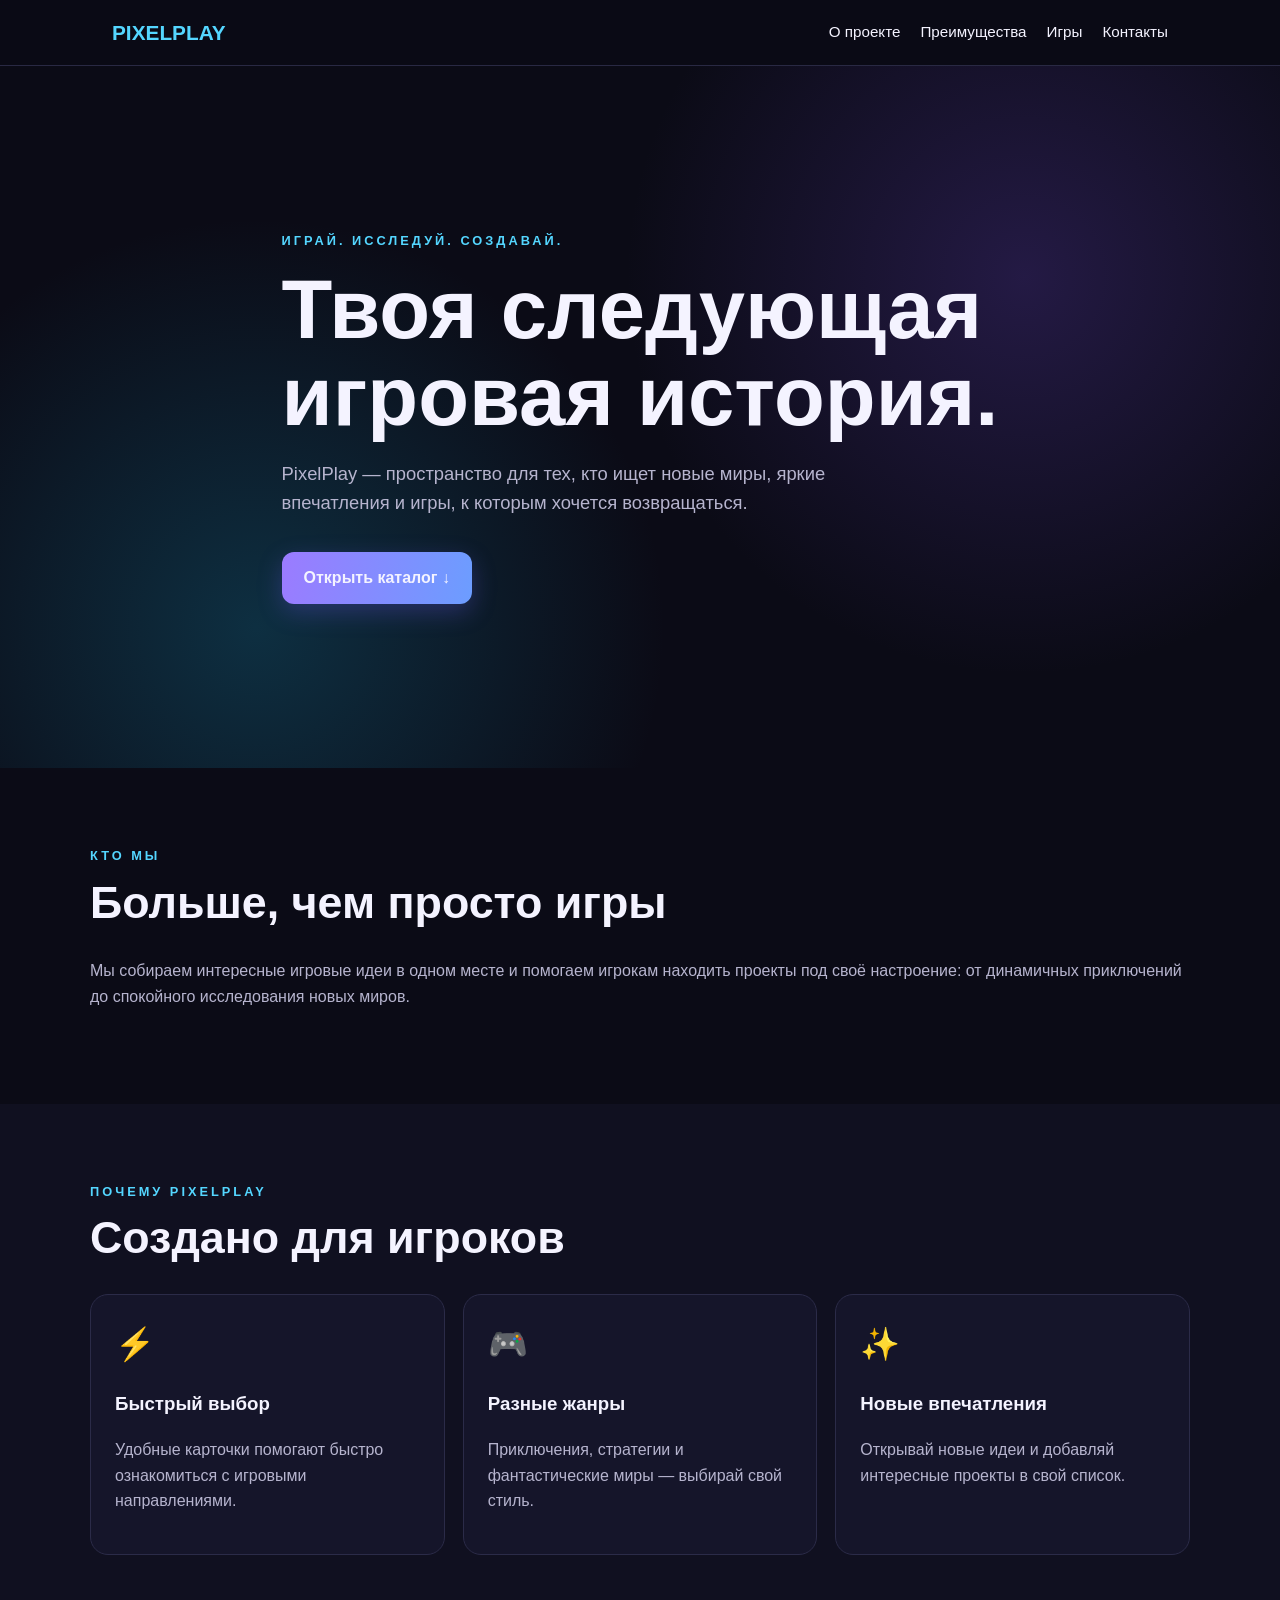
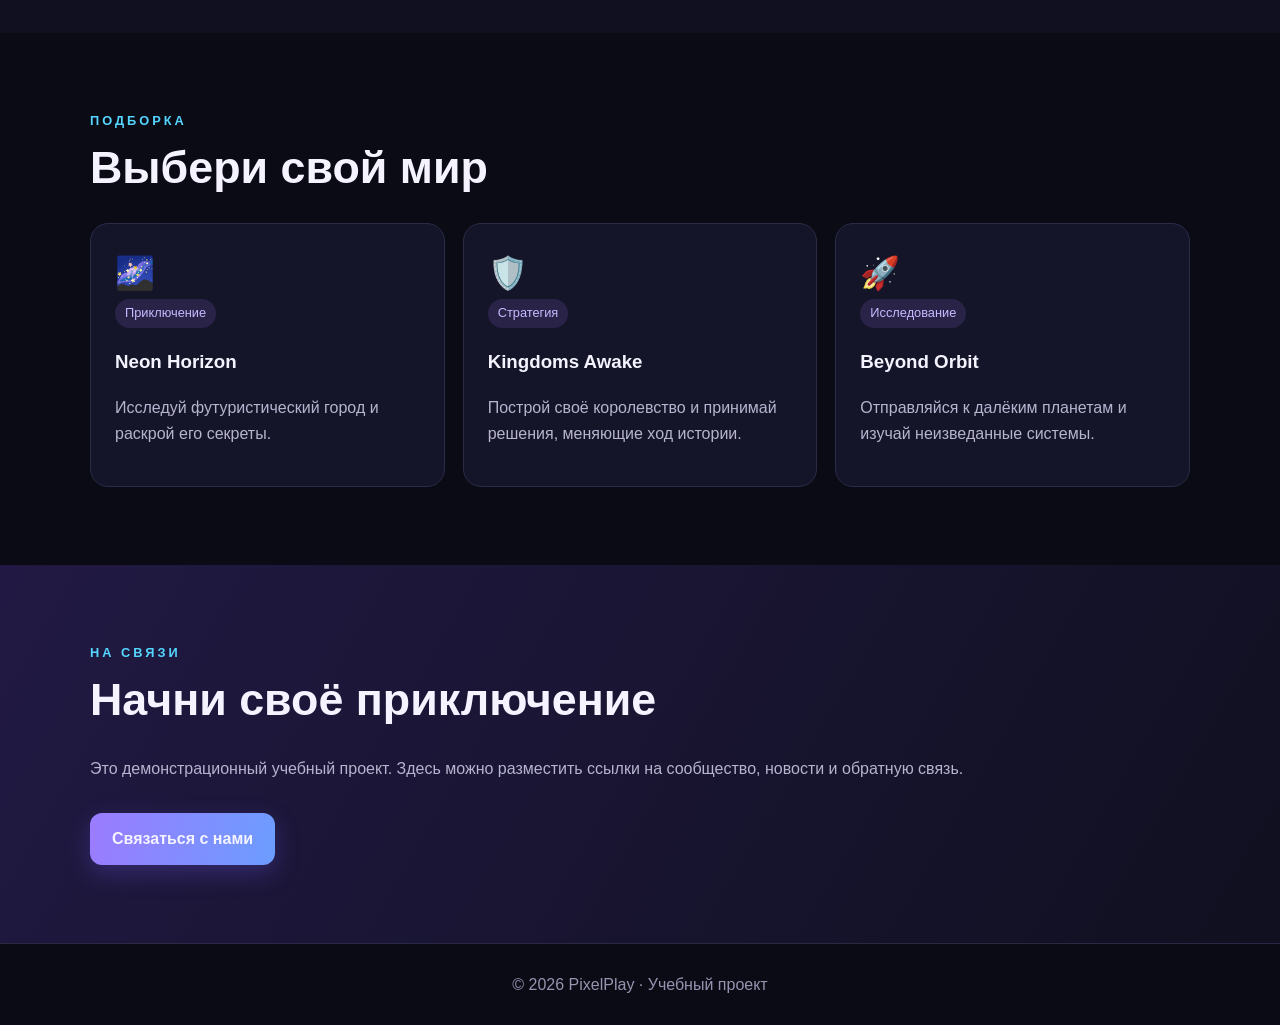
==== index_pixelplay.html @ 2cb16768 "Add files via upload" ====
<!DOCTYPE html>
<html lang="ru">
<head>
<meta charset="UTF-8">
<meta name="viewport" content="width=device-width, initial-scale=1.0">
<title>PixelPlay — игровое пространство</title>
<style>
:root{--bg:#0b0b16;--panel:#15152a;--text:#f4f3ff;--muted:#b6b4ce;--accent:#9b7bff;--accent2:#54d6ff}
*{box-sizing:border-box}html{scroll-behavior:smooth}body{margin:0;background:var(--bg);color:var(--text);font-family:Arial,sans-serif;line-height:1.6}
a{color:inherit;text-decoration:none}.nav{position:sticky;top:0;z-index:10;background:#0b0b16eF;backdrop-filter:blur(12px);border-bottom:1px solid #292943}
.nav-inner{max-width:1100px;margin:auto;padding:16px 22px;display:flex;justify-content:space-between;align-items:center;gap:18px}.logo{font-weight:800;font-size:1.3rem;color:var(--accent2)}.links{display:flex;gap:20px;flex-wrap:wrap;font-size:.95rem}.links a:hover{color:var(--accent2)}
section{padding:78px 22px}.wrap{max-width:1100px;margin:auto}.hero{min-height:78vh;display:flex;align-items:center;background:radial-gradient(circle at 80% 30%,#49308a66,transparent 35%),radial-gradient(circle at 20% 80%,#126b8960,transparent 35%)}
.kicker{color:var(--accent2);text-transform:uppercase;letter-spacing:3px;font-size:.8rem;font-weight:bold}h1{font-size:clamp(2.6rem,7vw,5.2rem);line-height:1.04;margin:16px 0}h2{font-size:clamp(1.8rem,4vw,2.8rem);margin:0 0 20px}p{color:var(--muted)}.hero p{max-width:650px;font-size:1.15rem}.btn{display:inline-block;margin-top:16px;padding:13px 22px;border-radius:12px;background:linear-gradient(100deg,var(--accent),#6c9dff);font-weight:bold;box-shadow:0 8px 25px #755cff44;transition:transform .2s,box-shadow .2s}.btn:hover{transform:translateY(-3px);box-shadow:0 12px 30px #755cff66}
.grid{display:grid;grid-template-columns:repeat(3,minmax(0,1fr));gap:18px}.card{background:var(--panel);border:1px solid #2b2b48;border-radius:18px;padding:24px;transition:transform .2s,border-color .2s}.card:hover{transform:translateY(-5px);border-color:var(--accent)}.emoji{font-size:2rem}.tag{display:inline-block;background:#292348;color:#c9baff;padding:4px 10px;border-radius:30px;font-size:.8rem}.features{background:#101020}.contact{background:linear-gradient(120deg,#211943,#101020)}footer{text-align:center;padding:28px;color:#9694b0;border-top:1px solid #292943}
@media(max-width:700px){.nav-inner{align-items:flex-start;flex-direction:column}.links{gap:12px}.grid{grid-template-columns:1fr}section{padding:58px 18px}.hero{min-height:70vh}}
</style>
</head>
<body>
<header class="nav"><div class="nav-inner"><a class="logo" href="#home">PIXELPLAY</a><nav class="links"><a href="#about">О проекте</a><a href="#features">Преимущества</a><a href="#games">Игры</a><a href="#contact">Контакты</a></nav></div></header>
<main>
<section class="hero" id="home"><div class="wrap"><div class="kicker">Играй. Исследуй. Создавай.</div><h1>Твоя следующая<br>игровая история.</h1><p>PixelPlay — пространство для тех, кто ищет новые миры, яркие впечатления и игры, к которым хочется возвращаться.</p><a class="btn" href="#games">Открыть каталог ↓</a></div></section>
<section id="about"><div class="wrap"><div class="kicker">Кто мы</div><h2>Больше, чем просто игры</h2><p>Мы собираем интересные игровые идеи в одном месте и помогаем игрокам находить проекты под своё настроение: от динамичных приключений до спокойного исследования новых миров.</p></div></section>
<section class="features" id="features"><div class="wrap"><div class="kicker">Почему PixelPlay</div><h2>Создано для игроков</h2><div class="grid"><article class="card"><div class="emoji">⚡</div><h3>Быстрый выбор</h3><p>Удобные карточки помогают быстро ознакомиться с игровыми направлениями.</p></article><article class="card"><div class="emoji">🎮</div><h3>Разные жанры</h3><p>Приключения, стратегии и фантастические миры — выбирай свой стиль.</p></article><article class="card"><div class="emoji">✨</div><h3>Новые впечатления</h3><p>Открывай новые идеи и добавляй интересные проекты в свой список.</p></article></div></div></section>
<section id="games"><div class="wrap"><div class="kicker">Подборка</div><h2>Выбери свой мир</h2><div class="grid"><article class="card"><div class="emoji">🌌</div><span class="tag">Приключение</span><h3>Neon Horizon</h3><p>Исследуй футуристический город и раскрой его секреты.</p></article><article class="card"><div class="emoji">🛡️</div><span class="tag">Стратегия</span><h3>Kingdoms Awake</h3><p>Построй своё королевство и принимай решения, меняющие ход истории.</p></article><article class="card"><div class="emoji">🚀</div><span class="tag">Исследование</span><h3>Beyond Orbit</h3><p>Отправляйся к далёким планетам и изучай неизведанные системы.</p></article></div></div></section>
<section class="contact" id="contact"><div class="wrap"><div class="kicker">На связи</div><h2>Начни своё приключение</h2><p>Это демонстрационный учебный проект. Здесь можно разместить ссылки на сообщество, новости и обратную связь.</p><a class="btn" href="mailto:hello@pixelplay.example">Связаться с нами</a></div></section>
</main><footer>© 2026 PixelPlay · Учебный проект</footer>
</body></html>
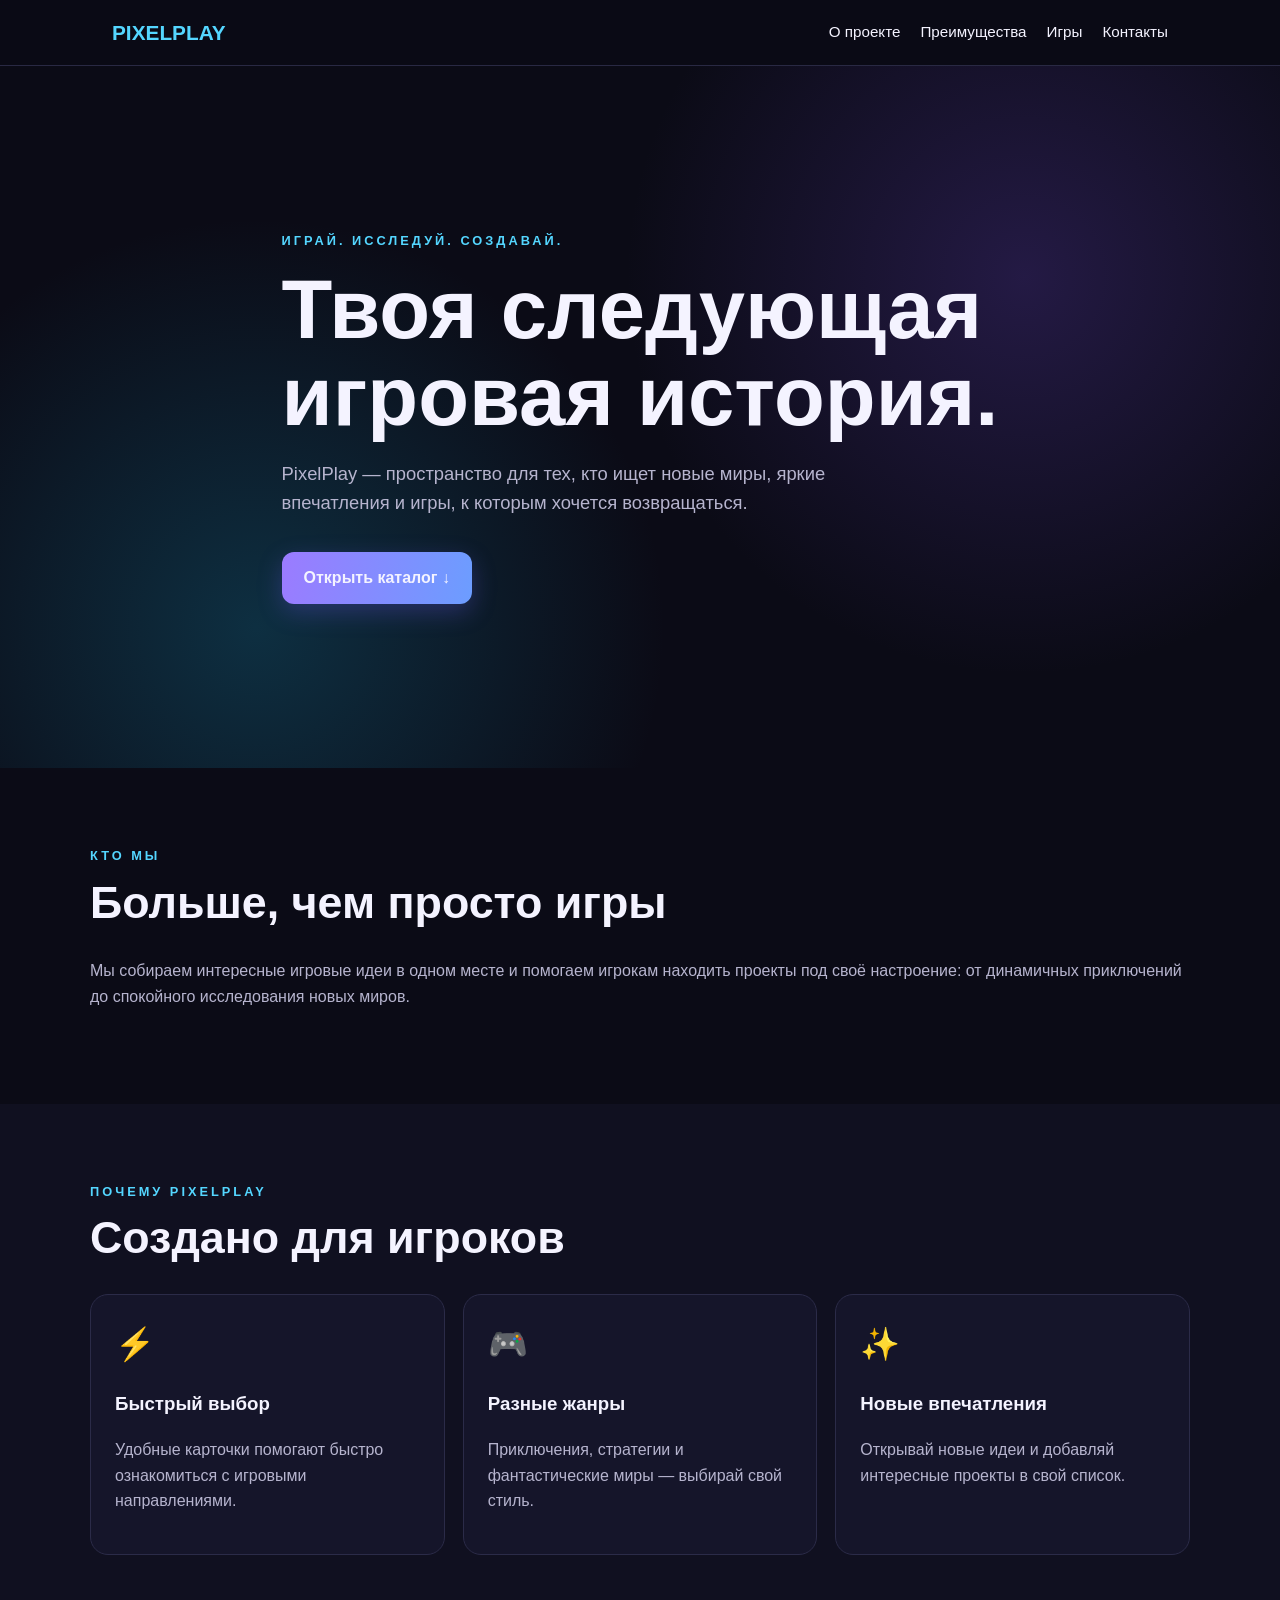
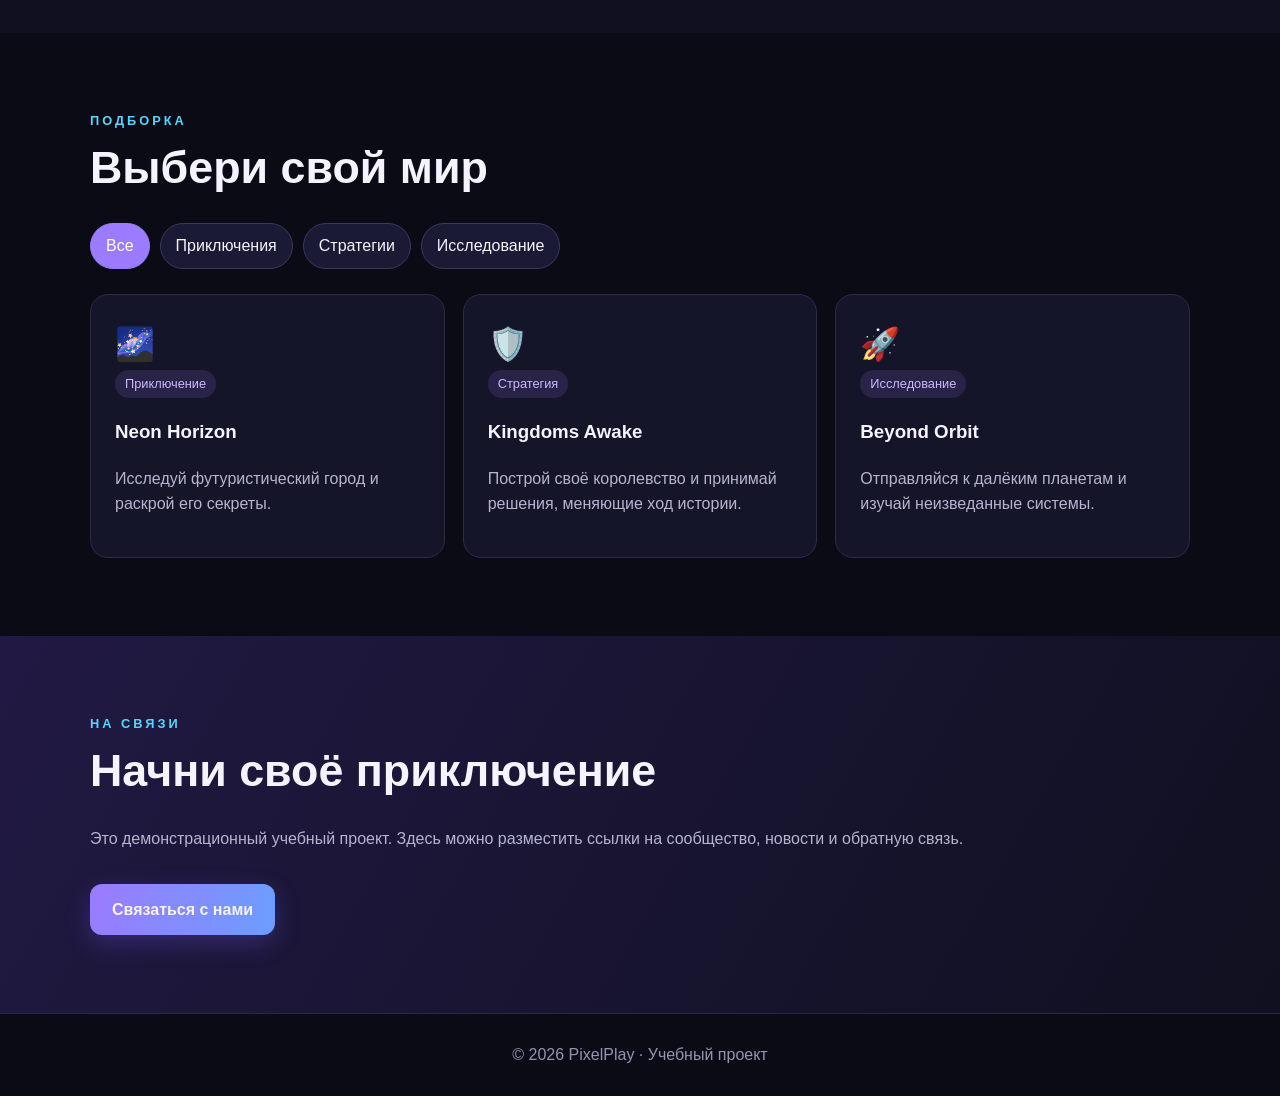
==== commit a77cd3a0: "Добавить фильтрацию каталога игр" ====
--- a/index_pixelplay.html
+++ b/index_pixelplay.html
@@ -11,7 +11,7 @@
 .nav-inner{max-width:1100px;margin:auto;padding:16px 22px;display:flex;justify-content:space-between;align-items:center;gap:18px}.logo{font-weight:800;font-size:1.3rem;color:var(--accent2)}.links{display:flex;gap:20px;flex-wrap:wrap;font-size:.95rem}.links a:hover{color:var(--accent2)}
 section{padding:78px 22px}.wrap{max-width:1100px;margin:auto}.hero{min-height:78vh;display:flex;align-items:center;background:radial-gradient(circle at 80% 30%,#49308a66,transparent 35%),radial-gradient(circle at 20% 80%,#126b8960,transparent 35%)}
 .kicker{color:var(--accent2);text-transform:uppercase;letter-spacing:3px;font-size:.8rem;font-weight:bold}h1{font-size:clamp(2.6rem,7vw,5.2rem);line-height:1.04;margin:16px 0}h2{font-size:clamp(1.8rem,4vw,2.8rem);margin:0 0 20px}p{color:var(--muted)}.hero p{max-width:650px;font-size:1.15rem}.btn{display:inline-block;margin-top:16px;padding:13px 22px;border-radius:12px;background:linear-gradient(100deg,var(--accent),#6c9dff);font-weight:bold;box-shadow:0 8px 25px #755cff44;transition:transform .2s,box-shadow .2s}.btn:hover{transform:translateY(-3px);box-shadow:0 12px 30px #755cff66}
-.grid{display:grid;grid-template-columns:repeat(3,minmax(0,1fr));gap:18px}.card{background:var(--panel);border:1px solid #2b2b48;border-radius:18px;padding:24px;transition:transform .2s,border-color .2s}.card:hover{transform:translateY(-5px);border-color:var(--accent)}.emoji{font-size:2rem}.tag{display:inline-block;background:#292348;color:#c9baff;padding:4px 10px;border-radius:30px;font-size:.8rem}.features{background:#101020}.contact{background:linear-gradient(120deg,#211943,#101020)}footer{text-align:center;padding:28px;color:#9694b0;border-top:1px solid #292943}
+.grid{display:grid;grid-template-columns:repeat(3,minmax(0,1fr));gap:18px}.card{background:var(--panel);border:1px solid #2b2b48;border-radius:18px;padding:24px;transition:transform .2s,border-color .2s}.card:hover{transform:translateY(-5px);border-color:var(--accent)}.emoji{font-size:2rem}.tag{display:inline-block;background:#292348;color:#c9baff;padding:4px 10px;border-radius:30px;font-size:.8rem}.filters{display:flex;gap:10px;flex-wrap:wrap;margin:0 0 25px}.filter{border:1px solid #3a3861;border-radius:999px;padding:9px 15px;background:#1b1a34;color:var(--text);cursor:pointer;font:inherit}.filter:hover,.filter.active{background:var(--accent);border-color:var(--accent);color:#fff}.card[hidden]{display:none}.empty{color:var(--muted);margin:14px 0 0}.features{background:#101020}.contact{background:linear-gradient(120deg,#211943,#101020)}footer{text-align:center;padding:28px;color:#9694b0;border-top:1px solid #292943}
 @media(max-width:700px){.nav-inner{align-items:flex-start;flex-direction:column}.links{gap:12px}.grid{grid-template-columns:1fr}section{padding:58px 18px}.hero{min-height:70vh}}
 </style>
 </head>
@@ -21,7 +21,24 @@
 <section class="hero" id="home"><div class="wrap"><div class="kicker">Играй. Исследуй. Создавай.</div><h1>Твоя следующая<br>игровая история.</h1><p>PixelPlay — пространство для тех, кто ищет новые миры, яркие впечатления и игры, к которым хочется возвращаться.</p><a class="btn" href="#games">Открыть каталог ↓</a></div></section>
 <section id="about"><div class="wrap"><div class="kicker">Кто мы</div><h2>Больше, чем просто игры</h2><p>Мы собираем интересные игровые идеи в одном месте и помогаем игрокам находить проекты под своё настроение: от динамичных приключений до спокойного исследования новых миров.</p></div></section>
 <section class="features" id="features"><div class="wrap"><div class="kicker">Почему PixelPlay</div><h2>Создано для игроков</h2><div class="grid"><article class="card"><div class="emoji">⚡</div><h3>Быстрый выбор</h3><p>Удобные карточки помогают быстро ознакомиться с игровыми направлениями.</p></article><article class="card"><div class="emoji">🎮</div><h3>Разные жанры</h3><p>Приключения, стратегии и фантастические миры — выбирай свой стиль.</p></article><article class="card"><div class="emoji">✨</div><h3>Новые впечатления</h3><p>Открывай новые идеи и добавляй интересные проекты в свой список.</p></article></div></div></section>
-<section id="games"><div class="wrap"><div class="kicker">Подборка</div><h2>Выбери свой мир</h2><div class="grid"><article class="card"><div class="emoji">🌌</div><span class="tag">Приключение</span><h3>Neon Horizon</h3><p>Исследуй футуристический город и раскрой его секреты.</p></article><article class="card"><div class="emoji">🛡️</div><span class="tag">Стратегия</span><h3>Kingdoms Awake</h3><p>Построй своё королевство и принимай решения, меняющие ход истории.</p></article><article class="card"><div class="emoji">🚀</div><span class="tag">Исследование</span><h3>Beyond Orbit</h3><p>Отправляйся к далёким планетам и изучай неизведанные системы.</p></article></div></div></section>
+<section id="games"><div class="wrap"><div class="kicker">Подборка</div><h2>Выбери свой мир</h2><div class="filters" aria-label="Фильтр игр"><button class="filter active" data-filter="all">Все</button><button class="filter" data-filter="adventure">Приключения</button><button class="filter" data-filter="strategy">Стратегии</button><button class="filter" data-filter="exploration">Исследование</button></div><div class="grid" id="game-grid"><article class="card" data-genre="adventure"><div class="emoji">🌌</div><span class="tag">Приключение</span><h3>Neon Horizon</h3><p>Исследуй футуристический город и раскрой его секреты.</p></article><article class="card" data-genre="strategy"><div class="emoji">🛡️</div><span class="tag">Стратегия</span><h3>Kingdoms Awake</h3><p>Построй своё королевство и принимай решения, меняющие ход истории.</p></article><article class="card" data-genre="exploration"><div class="emoji">🚀</div><span class="tag">Исследование</span><h3>Beyond Orbit</h3><p>Отправляйся к далёким планетам и изучай неизведанные системы.</p></article></div><p class="empty" id="empty" hidden>В этой категории пока нет игр.</p></div></section>
 <section class="contact" id="contact"><div class="wrap"><div class="kicker">На связи</div><h2>Начни своё приключение</h2><p>Это демонстрационный учебный проект. Здесь можно разместить ссылки на сообщество, новости и обратную связь.</p><a class="btn" href="mailto:hello@pixelplay.example">Связаться с нами</a></div></section>
 </main><footer>© 2026 PixelPlay · Учебный проект</footer>
-</body></html>+<script>
+const filters = document.querySelectorAll('.filter');
+const games = document.querySelectorAll('#game-grid .card');
+const empty = document.querySelector('#empty');
+filters.forEach((button) => button.addEventListener('click', () => {
+  const selected = button.dataset.filter;
+  let visible = 0;
+  filters.forEach((item) => item.classList.toggle('active', item === button));
+  games.forEach((game) => {
+    const show = selected === 'all' || game.dataset.genre === selected;
+    game.hidden = !show;
+    if (show) visible += 1;
+  });
+  empty.hidden = visible > 0;
+}));
+</script>
+</body></html>
+
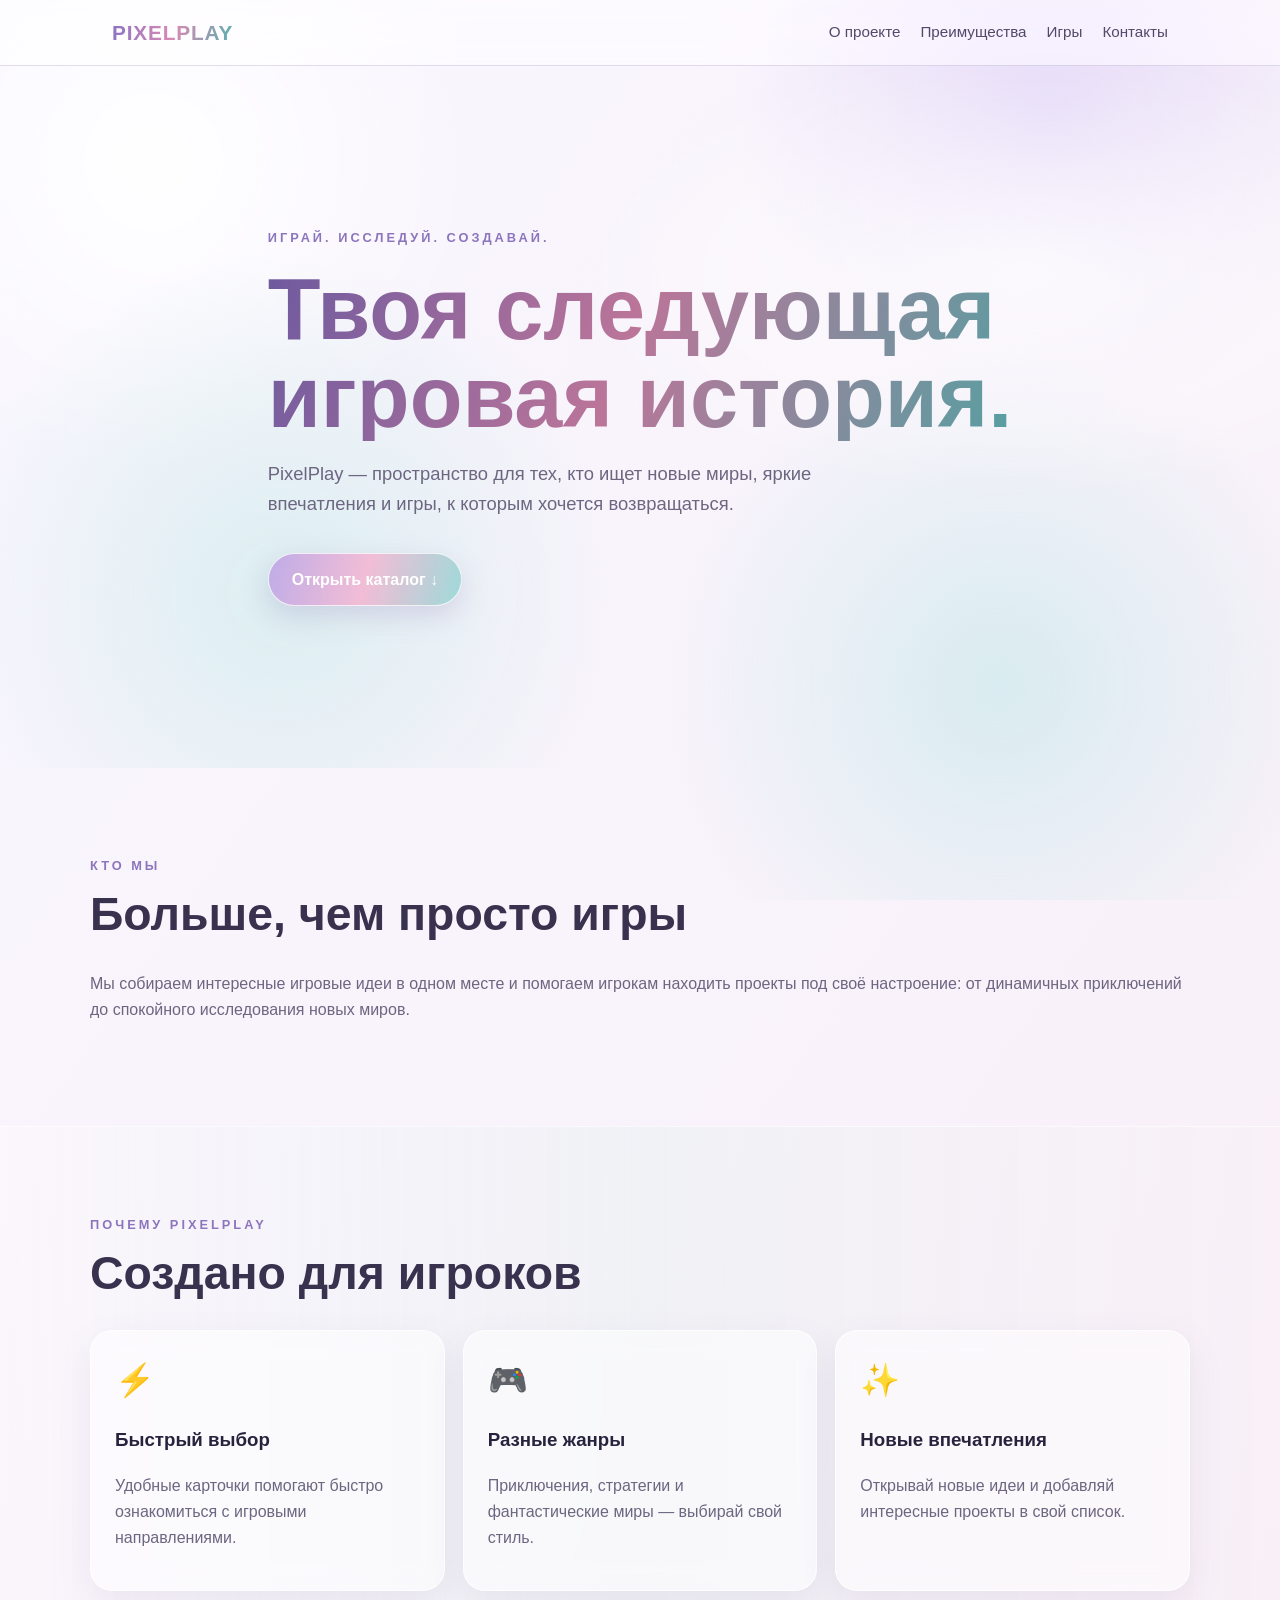
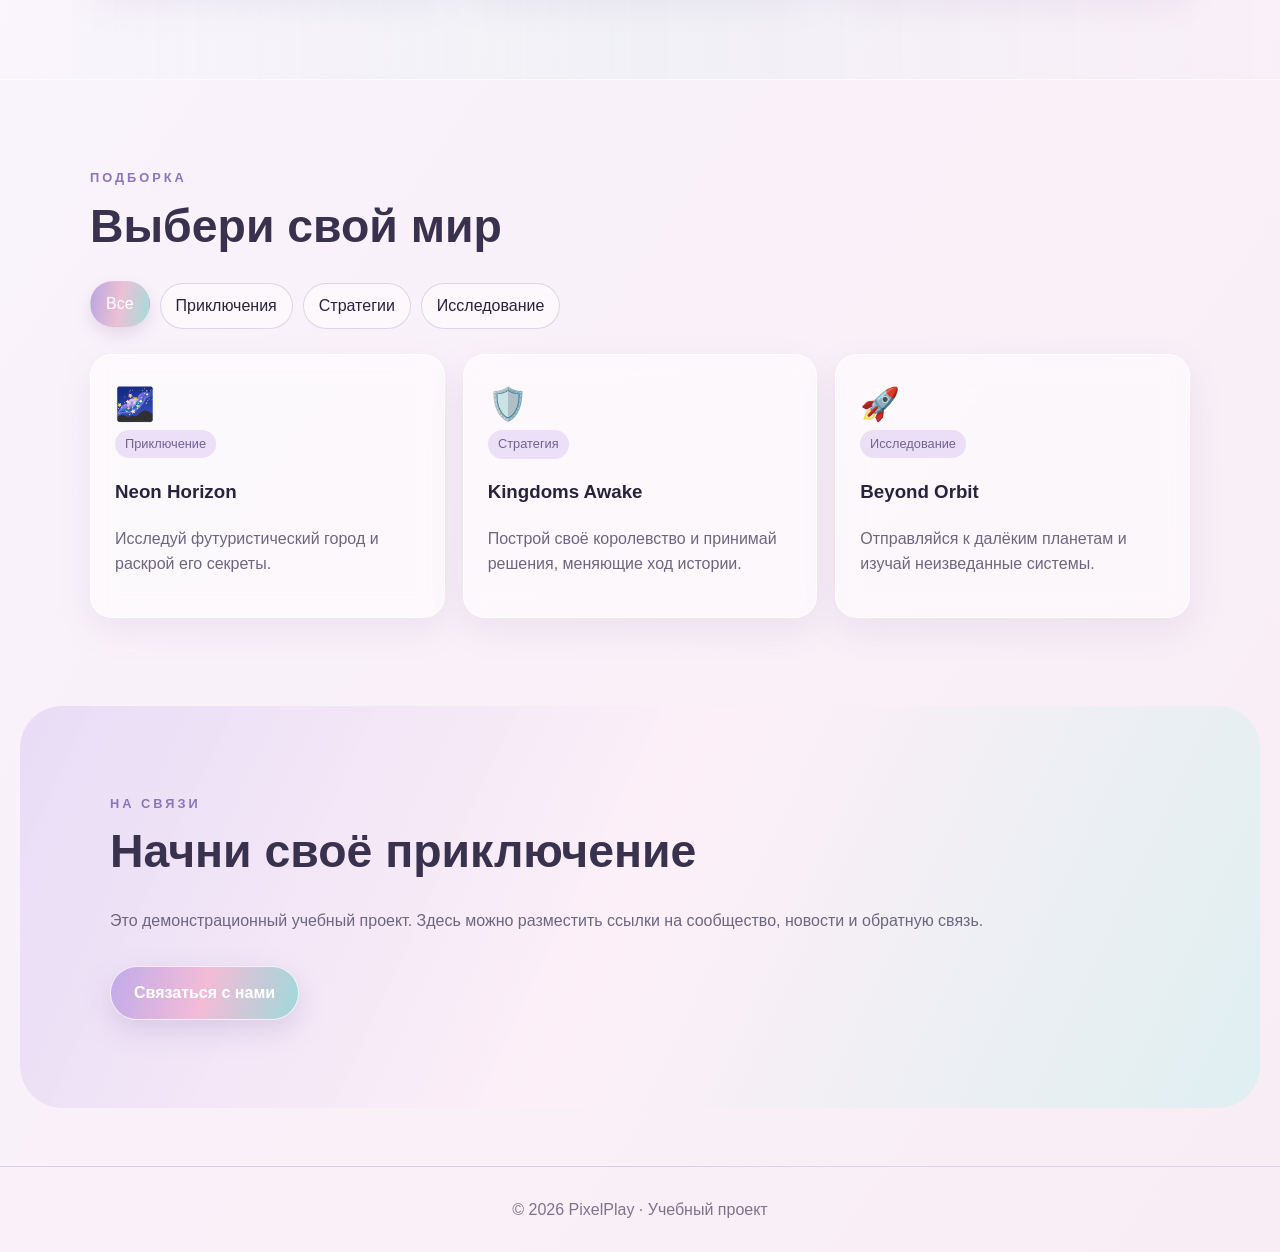
==== commit 8cca8fb8: "Обновить стиль сайта и добавить scroll-анимации" ====
--- a/index_pixelplay.html
+++ b/index_pixelplay.html
@@ -5,14 +5,13 @@
 <meta name="viewport" content="width=device-width, initial-scale=1.0">
 <title>PixelPlay — игровое пространство</title>
 <style>
-:root{--bg:#0b0b16;--panel:#15152a;--text:#f4f3ff;--muted:#b6b4ce;--accent:#9b7bff;--accent2:#54d6ff}
-*{box-sizing:border-box}html{scroll-behavior:smooth}body{margin:0;background:var(--bg);color:var(--text);font-family:Arial,sans-serif;line-height:1.6}
-a{color:inherit;text-decoration:none}.nav{position:sticky;top:0;z-index:10;background:#0b0b16eF;backdrop-filter:blur(12px);border-bottom:1px solid #292943}
-.nav-inner{max-width:1100px;margin:auto;padding:16px 22px;display:flex;justify-content:space-between;align-items:center;gap:18px}.logo{font-weight:800;font-size:1.3rem;color:var(--accent2)}.links{display:flex;gap:20px;flex-wrap:wrap;font-size:.95rem}.links a:hover{color:var(--accent2)}
-section{padding:78px 22px}.wrap{max-width:1100px;margin:auto}.hero{min-height:78vh;display:flex;align-items:center;background:radial-gradient(circle at 80% 30%,#49308a66,transparent 35%),radial-gradient(circle at 20% 80%,#126b8960,transparent 35%)}
-.kicker{color:var(--accent2);text-transform:uppercase;letter-spacing:3px;font-size:.8rem;font-weight:bold}h1{font-size:clamp(2.6rem,7vw,5.2rem);line-height:1.04;margin:16px 0}h2{font-size:clamp(1.8rem,4vw,2.8rem);margin:0 0 20px}p{color:var(--muted)}.hero p{max-width:650px;font-size:1.15rem}.btn{display:inline-block;margin-top:16px;padding:13px 22px;border-radius:12px;background:linear-gradient(100deg,var(--accent),#6c9dff);font-weight:bold;box-shadow:0 8px 25px #755cff44;transition:transform .2s,box-shadow .2s}.btn:hover{transform:translateY(-3px);box-shadow:0 12px 30px #755cff66}
-.grid{display:grid;grid-template-columns:repeat(3,minmax(0,1fr));gap:18px}.card{background:var(--panel);border:1px solid #2b2b48;border-radius:18px;padding:24px;transition:transform .2s,border-color .2s}.card:hover{transform:translateY(-5px);border-color:var(--accent)}.emoji{font-size:2rem}.tag{display:inline-block;background:#292348;color:#c9baff;padding:4px 10px;border-radius:30px;font-size:.8rem}.filters{display:flex;gap:10px;flex-wrap:wrap;margin:0 0 25px}.filter{border:1px solid #3a3861;border-radius:999px;padding:9px 15px;background:#1b1a34;color:var(--text);cursor:pointer;font:inherit}.filter:hover,.filter.active{background:var(--accent);border-color:var(--accent);color:#fff}.card[hidden]{display:none}.empty{color:var(--muted);margin:14px 0 0}.features{background:#101020}.contact{background:linear-gradient(120deg,#211943,#101020)}footer{text-align:center;padding:28px;color:#9694b0;border-top:1px solid #292943}
-@media(max-width:700px){.nav-inner{align-items:flex-start;flex-direction:column}.links{gap:12px}.grid{grid-template-columns:1fr}section{padding:58px 18px}.hero{min-height:70vh}}
+:root{--ink:#28233d;--muted:#6d6681;--violet:#9d8edb;--pink:#f0b8d2;--aqua:#a6dfe0;--pearl:#fbf9ff;--glass:rgba(255,255,255,.53);--line:rgba(132,116,181,.24)}
+*{box-sizing:border-box}html{scroll-behavior:smooth}body{margin:0;min-width:320px;color:var(--ink);font-family:Arial,sans-serif;line-height:1.6;background:linear-gradient(125deg,#f9f7ff 0%,#f9edf5 35%,#eaf8f8 68%,#f7f1ff 100%);background-size:280% 280%;animation:pearl-shift 18s ease-in-out infinite}body::before{content:"";position:fixed;z-index:-1;inset:0;pointer-events:none;background:radial-gradient(circle at 12% 18%,rgba(255,255,255,.9),transparent 25%),radial-gradient(circle at 82% 12%,rgba(206,187,244,.44),transparent 24%),radial-gradient(circle at 78% 76%,rgba(154,223,222,.34),transparent 28%)}
+a{color:inherit;text-decoration:none}.nav{position:sticky;top:0;z-index:10;background:rgba(255,255,255,.52);backdrop-filter:blur(18px) saturate(140%);border-bottom:1px solid var(--line)}.nav-inner{max-width:1100px;margin:auto;padding:16px 22px;display:flex;justify-content:space-between;align-items:center;gap:18px}.logo{font-weight:800;font-size:1.3rem;letter-spacing:.04em;background:linear-gradient(100deg,#8a73c4,#d989b3,#5aafb0);-webkit-background-clip:text;background-clip:text;color:transparent}.links{display:flex;gap:20px;flex-wrap:wrap;font-size:.95rem;color:#514a68}.links a{transition:color .25s,transform .25s}.links a:hover{color:#9b67a3;transform:translateY(-2px)}
+section{padding:88px 22px}.wrap{max-width:1100px;margin:auto}.hero{min-height:78vh;display:flex;align-items:center;background:radial-gradient(ellipse at 80% 30%,rgba(255,255,255,.76),transparent 33%),radial-gradient(circle at 22% 75%,rgba(194,232,230,.54),transparent 30%)}.kicker{color:#8c75bd;text-transform:uppercase;letter-spacing:3px;font-size:.8rem;font-weight:bold}h1{font-size:clamp(2.8rem,7vw,5.4rem);line-height:1.02;margin:16px 0;background:linear-gradient(110deg,#6e5a9f,#bb7599 48%,#579fa1);-webkit-background-clip:text;background-clip:text;color:transparent}h2{font-size:clamp(1.9rem,4vw,2.9rem);margin:0 0 20px;color:#39324f}p{color:var(--muted)}.hero p{max-width:650px;font-size:1.15rem}.btn{display:inline-block;margin-top:16px;padding:13px 23px;border:1px solid rgba(255,255,255,.75);border-radius:999px;background:linear-gradient(105deg,rgba(188,166,231,.92),rgba(243,184,211,.92),rgba(151,215,214,.92));font-weight:bold;color:#fff;box-shadow:0 10px 28px rgba(130,101,170,.22);transition:transform .25s,box-shadow .25s,filter .25s}.btn:hover{transform:translateY(-4px) scale(1.02);filter:saturate(1.15);box-shadow:0 16px 34px rgba(130,101,170,.3)}
+.grid{display:grid;grid-template-columns:repeat(3,minmax(0,1fr));gap:18px}.card{background:var(--glass);border:1px solid rgba(255,255,255,.78);border-radius:22px;padding:24px;box-shadow:0 12px 35px rgba(113,98,151,.1);backdrop-filter:blur(12px);transition:transform .35s cubic-bezier(.2,.8,.2,1),box-shadow .35s,border-color .35s}.card:hover{transform:translateY(-8px) rotate(.35deg);border-color:rgba(210,168,211,.8);box-shadow:0 20px 40px rgba(125,96,159,.18)}.emoji{font-size:2rem}.tag{display:inline-block;background:rgba(224,207,243,.6);color:#756096;padding:4px 10px;border-radius:30px;font-size:.8rem}.filters{display:flex;gap:10px;flex-wrap:wrap;margin:0 0 25px}.filter{border:1px solid rgba(150,129,191,.3);border-radius:999px;padding:9px 15px;background:rgba(255,255,255,.48);color:var(--ink);cursor:pointer;font:inherit;transition:background .25s,transform .25s,box-shadow .25s}.filter:hover,.filter.active{background:linear-gradient(100deg,#baa6e1,#ecc0d4,#a5dcda);color:#fff;border-color:transparent;box-shadow:0 7px 16px rgba(131,108,169,.18);transform:translateY(-2px)}.card[hidden]{display:none}.empty{color:var(--muted);margin:14px 0 0}.features{background:linear-gradient(90deg,rgba(255,255,255,.2),rgba(222,240,239,.32),rgba(250,240,247,.28));border-top:1px solid rgba(255,255,255,.6);border-bottom:1px solid rgba(255,255,255,.6)}.contact{background:linear-gradient(115deg,rgba(223,209,244,.66),rgba(255,240,247,.64),rgba(208,239,237,.64));border-radius:42px;margin:0 20px}.contact .wrap{max-width:1060px}footer{text-align:center;padding:30px;color:#7c748d;border-top:1px solid var(--line);margin-top:58px}.reveal{opacity:0;transform:translateY(34px) scale(.985);transition:opacity .75s ease,transform .75s cubic-bezier(.18,.8,.25,1)}.reveal.visible{opacity:1;transform:translateY(0) scale(1)}@keyframes pearl-shift{0%,100%{background-position:0% 50%}50%{background-position:100% 50%}}
+@media(max-width:700px){.nav-inner{align-items:flex-start;flex-direction:column}.links{gap:12px}.grid{grid-template-columns:1fr}section{padding:62px 18px}.hero{min-height:70vh}.contact{margin:0 10px;border-radius:28px}}
+@media(prefers-reduced-motion:reduce){*,*::before,*::after{animation-duration:.01ms!important;animation-iteration-count:1!important;scroll-behavior:auto!important;transition-duration:.01ms!important}}
 </style>
 </head>
 <body>
@@ -39,6 +38,20 @@
   });
   empty.hidden = visible > 0;
 }));
+const revealTargets = document.querySelectorAll('section, .card');
+revealTargets.forEach((element, index) => {
+  element.classList.add('reveal');
+  element.style.transitionDelay = `${Math.min(index % 4, 3) * 80}ms`;
+});
+const revealObserver = new IntersectionObserver((entries, observer) => {
+  entries.forEach(({ isIntersecting, target }) => {
+    if (isIntersecting) {
+      target.classList.add('visible');
+      observer.unobserve(target);
+    }
+  });
+}, { threshold: 0.12 });
+revealTargets.forEach((element) => revealObserver.observe(element));
 </script>
 </body></html>
 
